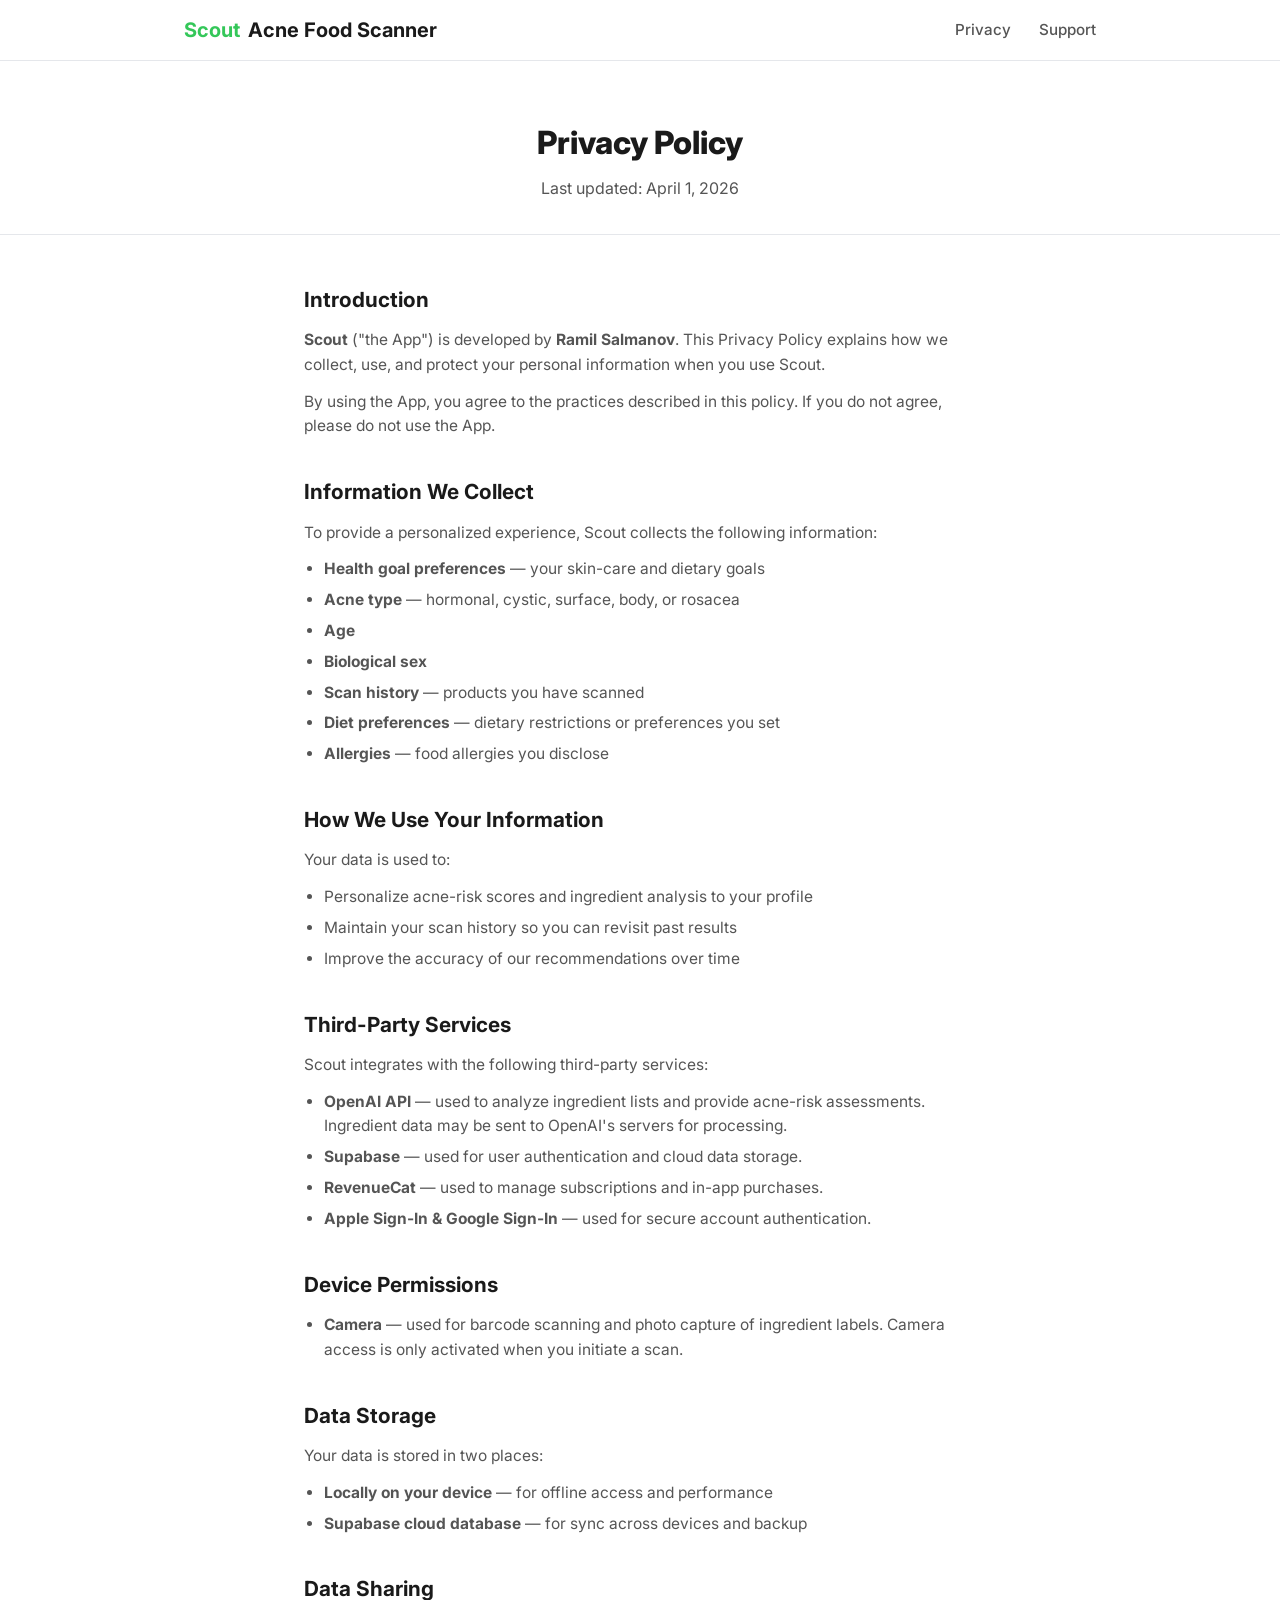
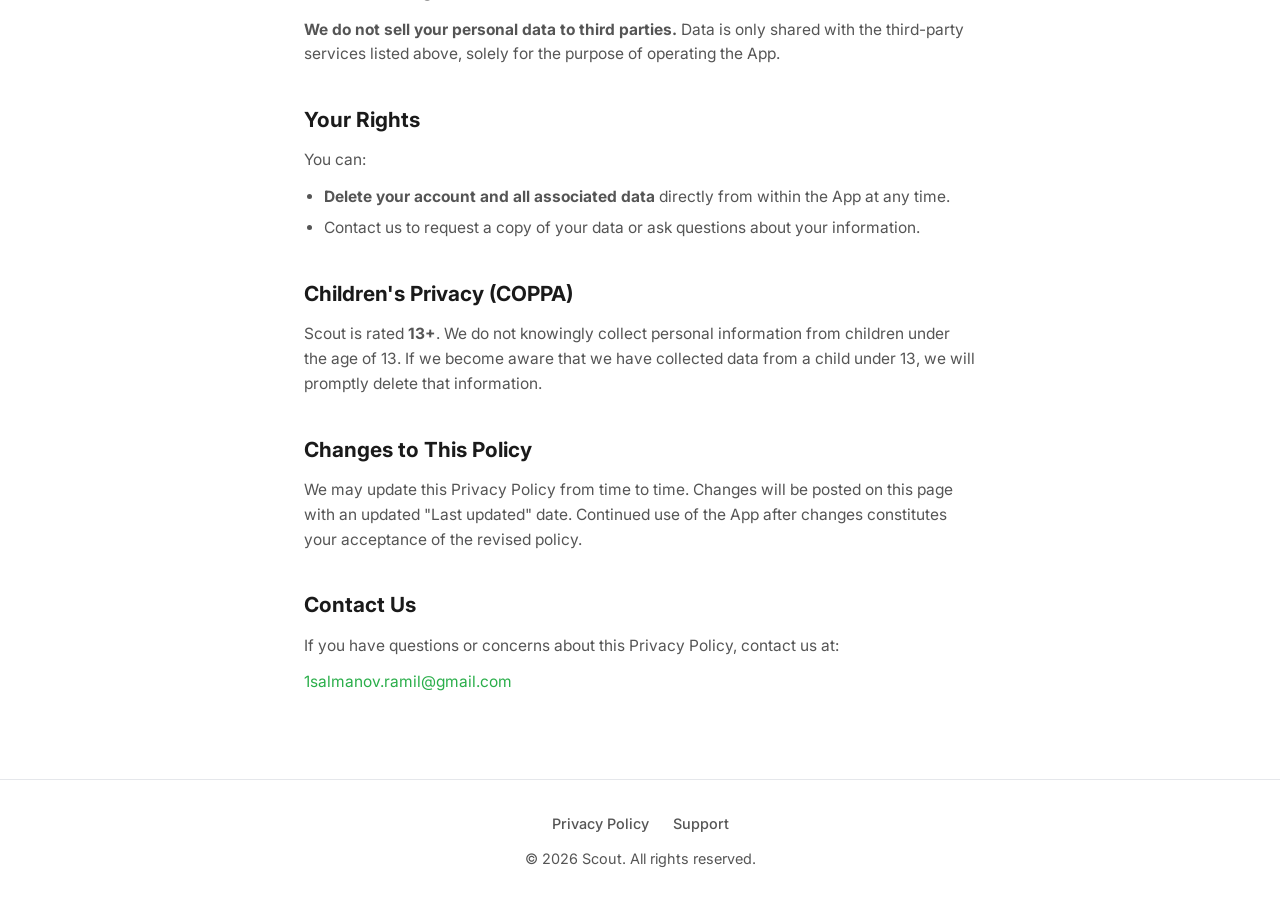
==== privacy.html @ d5a5d5a8 "Add Scout website: landing page, privacy policy, and support page Static site for Scout - Acne Food " ====
<!DOCTYPE html>
<html lang="en">
<head>
  <meta charset="UTF-8" />
  <meta name="viewport" content="width=device-width, initial-scale=1.0" />
  <title>Privacy Policy — Scout</title>
  <meta name="description" content="Privacy Policy for Scout — Acne Food Scanner." />
  <link rel="preconnect" href="https://fonts.googleapis.com" />
  <link rel="preconnect" href="https://fonts.gstatic.com" crossorigin />
  <link href="https://fonts.googleapis.com/css2?family=Inter:wght@400;500;600;700;800&display=swap" rel="stylesheet" />
  <link rel="stylesheet" href="style.css" />
</head>
<body>

  <!-- Nav -->
  <nav class="nav">
    <div class="nav-inner">
      <a href="/" class="nav-logo"><span>Scout</span> Acne Food Scanner</a>
      <ul class="nav-links">
        <li><a href="/privacy">Privacy</a></li>
        <li><a href="/support">Support</a></li>
      </ul>
    </div>
  </nav>

  <!-- Header -->
  <header class="page-header">
    <h1>Privacy Policy</h1>
    <p>Last updated: April 1, 2026</p>
  </header>

  <!-- Content -->
  <main class="page-content">

    <h2>Introduction</h2>
    <p><strong>Scout</strong> ("the App") is developed by <strong>Ramil Salmanov</strong>. This Privacy Policy explains how we collect, use, and protect your personal information when you use Scout.</p>
    <p>By using the App, you agree to the practices described in this policy. If you do not agree, please do not use the App.</p>

    <h2>Information We Collect</h2>
    <p>To provide a personalized experience, Scout collects the following information:</p>
    <ul>
      <li><strong>Health goal preferences</strong> &mdash; your skin-care and dietary goals</li>
      <li><strong>Acne type</strong> &mdash; hormonal, cystic, surface, body, or rosacea</li>
      <li><strong>Age</strong></li>
      <li><strong>Biological sex</strong></li>
      <li><strong>Scan history</strong> &mdash; products you have scanned</li>
      <li><strong>Diet preferences</strong> &mdash; dietary restrictions or preferences you set</li>
      <li><strong>Allergies</strong> &mdash; food allergies you disclose</li>
    </ul>

    <h2>How We Use Your Information</h2>
    <p>Your data is used to:</p>
    <ul>
      <li>Personalize acne-risk scores and ingredient analysis to your profile</li>
      <li>Maintain your scan history so you can revisit past results</li>
      <li>Improve the accuracy of our recommendations over time</li>
    </ul>

    <h2>Third-Party Services</h2>
    <p>Scout integrates with the following third-party services:</p>
    <ul>
      <li><strong>OpenAI API</strong> &mdash; used to analyze ingredient lists and provide acne-risk assessments. Ingredient data may be sent to OpenAI's servers for processing.</li>
      <li><strong>Supabase</strong> &mdash; used for user authentication and cloud data storage.</li>
      <li><strong>RevenueCat</strong> &mdash; used to manage subscriptions and in-app purchases.</li>
      <li><strong>Apple Sign-In &amp; Google Sign-In</strong> &mdash; used for secure account authentication.</li>
    </ul>

    <h2>Device Permissions</h2>
    <ul>
      <li><strong>Camera</strong> &mdash; used for barcode scanning and photo capture of ingredient labels. Camera access is only activated when you initiate a scan.</li>
    </ul>

    <h2>Data Storage</h2>
    <p>Your data is stored in two places:</p>
    <ul>
      <li><strong>Locally on your device</strong> &mdash; for offline access and performance</li>
      <li><strong>Supabase cloud database</strong> &mdash; for sync across devices and backup</li>
    </ul>

    <h2>Data Sharing</h2>
    <p><strong>We do not sell your personal data to third parties.</strong> Data is only shared with the third-party services listed above, solely for the purpose of operating the App.</p>

    <h2>Your Rights</h2>
    <p>You can:</p>
    <ul>
      <li><strong>Delete your account and all associated data</strong> directly from within the App at any time.</li>
      <li>Contact us to request a copy of your data or ask questions about your information.</li>
    </ul>

    <h2>Children's Privacy (COPPA)</h2>
    <p>Scout is rated <strong>13+</strong>. We do not knowingly collect personal information from children under the age of 13. If we become aware that we have collected data from a child under 13, we will promptly delete that information.</p>

    <h2>Changes to This Policy</h2>
    <p>We may update this Privacy Policy from time to time. Changes will be posted on this page with an updated "Last updated" date. Continued use of the App after changes constitutes your acceptance of the revised policy.</p>

    <h2>Contact Us</h2>
    <p>If you have questions or concerns about this Privacy Policy, contact us at:</p>
    <p><a href="mailto:1salmanov.ramil@gmail.com">1salmanov.ramil@gmail.com</a></p>

  </main>

  <!-- Footer -->
  <footer class="footer">
    <div class="footer-inner">
      <div class="footer-links">
        <a href="/privacy">Privacy Policy</a>
        <a href="/support">Support</a>
      </div>
      <p>&copy; 2026 Scout. All rights reserved.</p>
    </div>
  </footer>

</body>
</html>
---- style.css ----
/* ===== Reset & Base ===== */
*,
*::before,
*::after {
  margin: 0;
  padding: 0;
  box-sizing: border-box;
}

:root {
  --green: #34C759;
  --green-dark: #2AAE4A;
  --green-light: #E8F9ED;
  --text: #1a1a1a;
  --text-secondary: #555;
  --bg: #ffffff;
  --bg-alt: #f9fafb;
  --border: #e5e7eb;
  --radius: 12px;
  --max-width: 960px;
}

html {
  scroll-behavior: smooth;
}

body {
  font-family: "Inter", -apple-system, BlinkMacSystemFont, "Segoe UI", Roboto,
    Helvetica, Arial, sans-serif;
  color: var(--text);
  background: var(--bg);
  line-height: 1.6;
  -webkit-font-smoothing: antialiased;
}

a {
  color: var(--green-dark);
  text-decoration: none;
}

a:hover {
  text-decoration: underline;
}

img {
  max-width: 100%;
  display: block;
}

/* ===== Nav ===== */
.nav {
  position: sticky;
  top: 0;
  z-index: 100;
  background: rgba(255, 255, 255, 0.92);
  backdrop-filter: blur(12px);
  -webkit-backdrop-filter: blur(12px);
  border-bottom: 1px solid var(--border);
}

.nav-inner {
  max-width: var(--max-width);
  margin: 0 auto;
  padding: 0 24px;
  height: 60px;
  display: flex;
  align-items: center;
  justify-content: space-between;
}

.nav-logo {
  font-size: 1.25rem;
  font-weight: 700;
  color: var(--text);
  display: flex;
  align-items: center;
  gap: 8px;
}

.nav-logo span {
  color: var(--green);
}

.nav-links {
  display: flex;
  gap: 28px;
  list-style: none;
}

.nav-links a {
  color: var(--text-secondary);
  font-size: 0.95rem;
  font-weight: 500;
  transition: color 0.2s;
}

.nav-links a:hover {
  color: var(--green-dark);
  text-decoration: none;
}

/* ===== Hero ===== */
.hero {
  text-align: center;
  padding: 80px 24px 64px;
  max-width: var(--max-width);
  margin: 0 auto;
}

.hero h1 {
  font-size: clamp(2rem, 5vw, 3.25rem);
  font-weight: 800;
  line-height: 1.15;
  letter-spacing: -0.02em;
  margin-bottom: 20px;
}

.hero h1 .highlight {
  color: var(--green);
}

.hero p.subtitle {
  font-size: clamp(1rem, 2.5vw, 1.2rem);
  color: var(--text-secondary);
  max-width: 600px;
  margin: 0 auto 36px;
}

/* App Store button */
.app-store-btn {
  display: inline-block;
  transition: transform 0.2s, opacity 0.2s;
}

.app-store-btn:hover {
  transform: scale(1.05);
  opacity: 0.9;
}

.app-store-btn img {
  height: 54px;
}

/* ===== How It Works ===== */
.section {
  padding: 72px 24px;
  max-width: var(--max-width);
  margin: 0 auto;
}

.section-alt {
  background: var(--bg-alt);
}

.section-alt .section {
  padding-left: 24px;
  padding-right: 24px;
}

.section-title {
  text-align: center;
  font-size: 1.75rem;
  font-weight: 700;
  margin-bottom: 48px;
  letter-spacing: -0.01em;
}

.steps {
  display: grid;
  grid-template-columns: repeat(3, 1fr);
  gap: 32px;
}

.step {
  text-align: center;
  padding: 32px 20px;
  border-radius: var(--radius);
  background: var(--bg);
  border: 1px solid var(--border);
}

.step-icon {
  width: 56px;
  height: 56px;
  border-radius: 50%;
  background: var(--green-light);
  color: var(--green);
  display: flex;
  align-items: center;
  justify-content: center;
  font-size: 1.5rem;
  margin: 0 auto 16px;
  font-weight: 700;
}

.step h3 {
  font-size: 1.15rem;
  margin-bottom: 8px;
}

.step p {
  color: var(--text-secondary);
  font-size: 0.95rem;
}

/* ===== Features ===== */
.features-grid {
  display: grid;
  grid-template-columns: repeat(2, 1fr);
  gap: 24px;
}

.feature-card {
  padding: 28px;
  border-radius: var(--radius);
  border: 1px solid var(--border);
  background: var(--bg);
}

.feature-card h3 {
  font-size: 1.05rem;
  margin-bottom: 6px;
  display: flex;
  align-items: center;
  gap: 8px;
}

.feature-card h3 .icon {
  color: var(--green);
  font-size: 1.25rem;
}

.feature-card p {
  color: var(--text-secondary);
  font-size: 0.93rem;
}

/* ===== CTA ===== */
.cta {
  text-align: center;
  padding: 72px 24px;
  max-width: var(--max-width);
  margin: 0 auto;
}

.cta h2 {
  font-size: 1.75rem;
  font-weight: 700;
  margin-bottom: 12px;
}

.cta p {
  color: var(--text-secondary);
  margin-bottom: 28px;
  font-size: 1.05rem;
}

/* ===== Footer ===== */
.footer {
  border-top: 1px solid var(--border);
  padding: 32px 24px;
  text-align: center;
  color: var(--text-secondary);
  font-size: 0.9rem;
}

.footer-inner {
  max-width: var(--max-width);
  margin: 0 auto;
}

.footer-links {
  display: flex;
  justify-content: center;
  gap: 24px;
  margin-bottom: 12px;
}

.footer-links a {
  color: var(--text-secondary);
  font-weight: 500;
}

.footer-links a:hover {
  color: var(--green-dark);
}

/* ===== Legal / Support Pages ===== */
.page-header {
  text-align: center;
  padding: 56px 24px 32px;
  border-bottom: 1px solid var(--border);
}

.page-header h1 {
  font-size: 2rem;
  font-weight: 800;
}

.page-header p {
  color: var(--text-secondary);
  margin-top: 8px;
}

.page-content {
  max-width: 720px;
  margin: 0 auto;
  padding: 48px 24px 72px;
}

.page-content h2 {
  font-size: 1.3rem;
  font-weight: 700;
  margin: 36px 0 12px;
}

.page-content h2:first-child {
  margin-top: 0;
}

.page-content p,
.page-content li {
  color: var(--text-secondary);
  font-size: 0.97rem;
  margin-bottom: 12px;
}

.page-content ul {
  padding-left: 20px;
  margin-bottom: 12px;
}

.page-content li {
  margin-bottom: 6px;
}

.page-content a {
  word-break: break-all;
}

/* FAQ */
.faq-item {
  border: 1px solid var(--border);
  border-radius: var(--radius);
  padding: 24px;
  margin-bottom: 16px;
}

.faq-item h3 {
  font-size: 1.05rem;
  margin-bottom: 8px;
}

.faq-item p {
  margin-bottom: 0;
}

/* Contact card */
.contact-card {
  background: var(--green-light);
  border-radius: var(--radius);
  padding: 32px;
  text-align: center;
  margin-top: 40px;
}

.contact-card h2 {
  margin-top: 0;
  color: var(--text);
}

.contact-card .email-link {
  font-size: 1.15rem;
  font-weight: 600;
  color: var(--green-dark);
}

/* ===== Responsive ===== */
@media (max-width: 768px) {
  .steps {
    grid-template-columns: 1fr;
    gap: 20px;
  }

  .features-grid {
    grid-template-columns: 1fr;
  }

  .hero {
    padding: 56px 20px 48px;
  }

  .section {
    padding: 48px 20px;
  }

  .nav-links {
    gap: 16px;
  }

  .nav-links a {
    font-size: 0.88rem;
  }
}

@media (max-width: 480px) {
  .nav-inner {
    padding: 0 16px;
  }

  .nav-links {
    gap: 12px;
  }
}
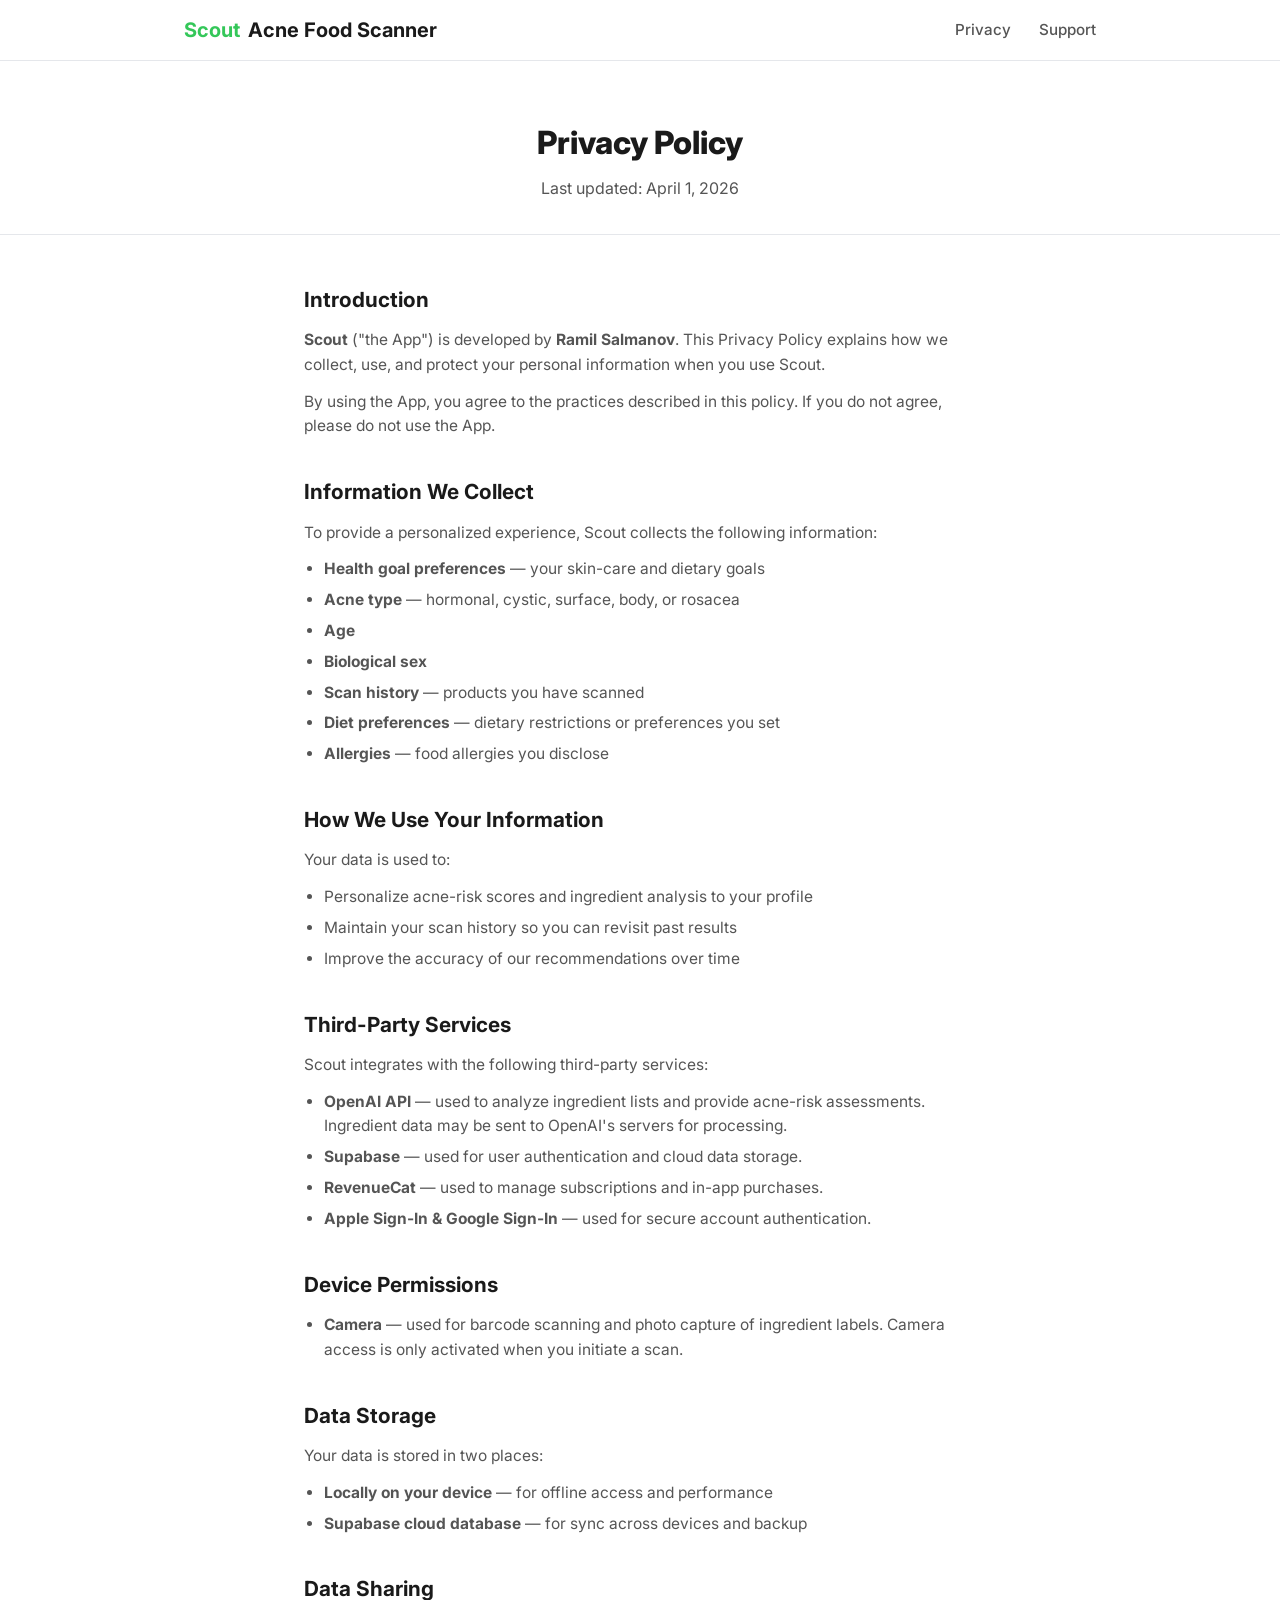
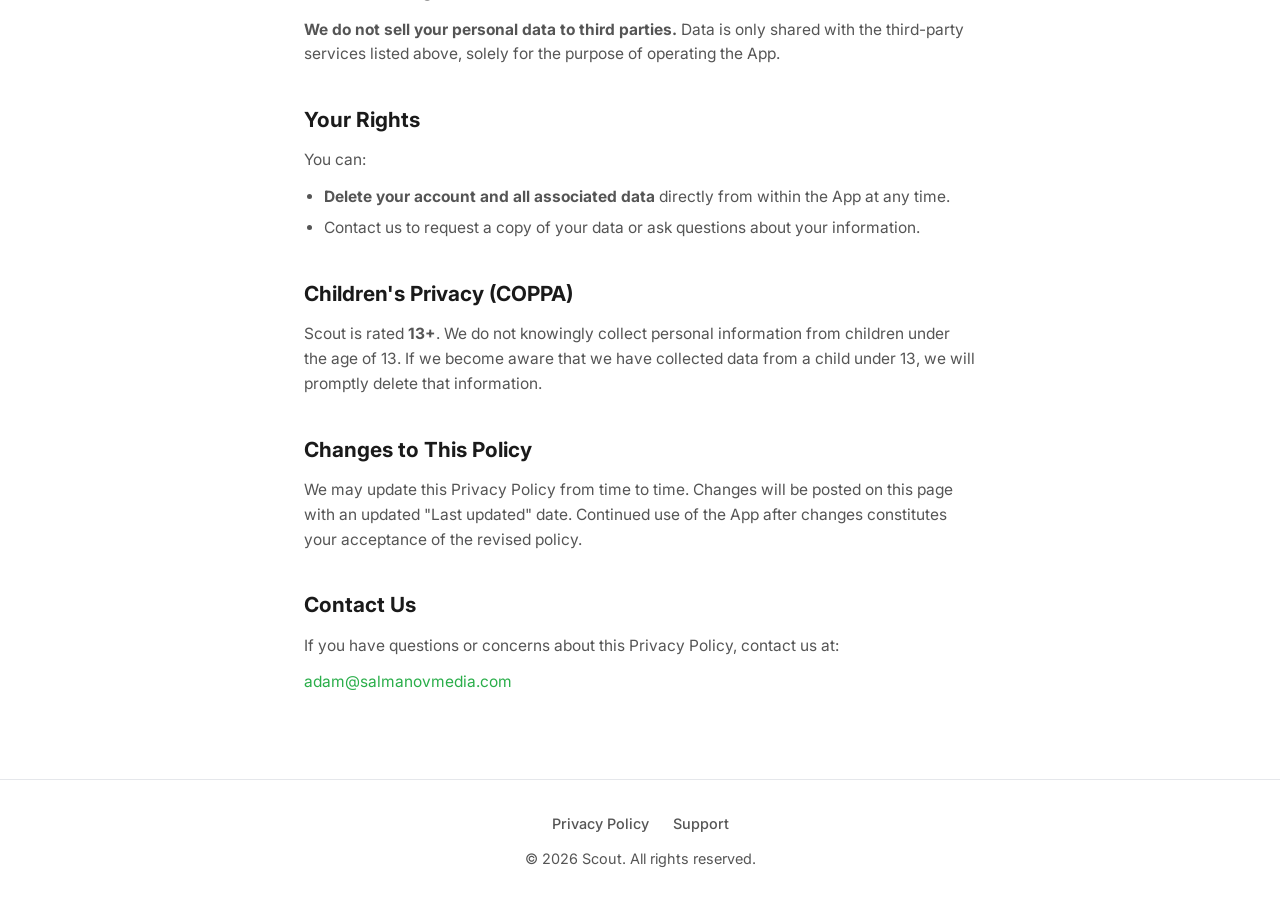
==== commit e2161850: "Update contact email to adam@salmanovmedia.com Co-Authored-By: Claude Opus 4.6 (1M context) <noreply" ====
--- a/privacy.html
+++ b/privacy.html
@@ -15,10 +15,10 @@
   <!-- Nav -->
   <nav class="nav">
     <div class="nav-inner">
-      <a href="/" class="nav-logo"><span>Scout</span> Acne Food Scanner</a>
+      <a href="index.html" class="nav-logo"><span>Scout</span> Acne Food Scanner</a>
       <ul class="nav-links">
-        <li><a href="/privacy">Privacy</a></li>
-        <li><a href="/support">Support</a></li>
+        <li><a href="privacy.html">Privacy</a></li>
+        <li><a href="support.html">Support</a></li>
       </ul>
     </div>
   </nav>
@@ -95,7 +95,7 @@
 
     <h2>Contact Us</h2>
     <p>If you have questions or concerns about this Privacy Policy, contact us at:</p>
-    <p><a href="mailto:1salmanov.ramil@gmail.com">1salmanov.ramil@gmail.com</a></p>
+    <p><a href="mailto:adam@salmanovmedia.com">adam@salmanovmedia.com</a></p>
 
   </main>
 
@@ -103,8 +103,8 @@
   <footer class="footer">
     <div class="footer-inner">
       <div class="footer-links">
-        <a href="/privacy">Privacy Policy</a>
-        <a href="/support">Support</a>
+        <a href="privacy.html">Privacy Policy</a>
+        <a href="support.html">Support</a>
       </div>
       <p>&copy; 2026 Scout. All rights reserved.</p>
     </div>
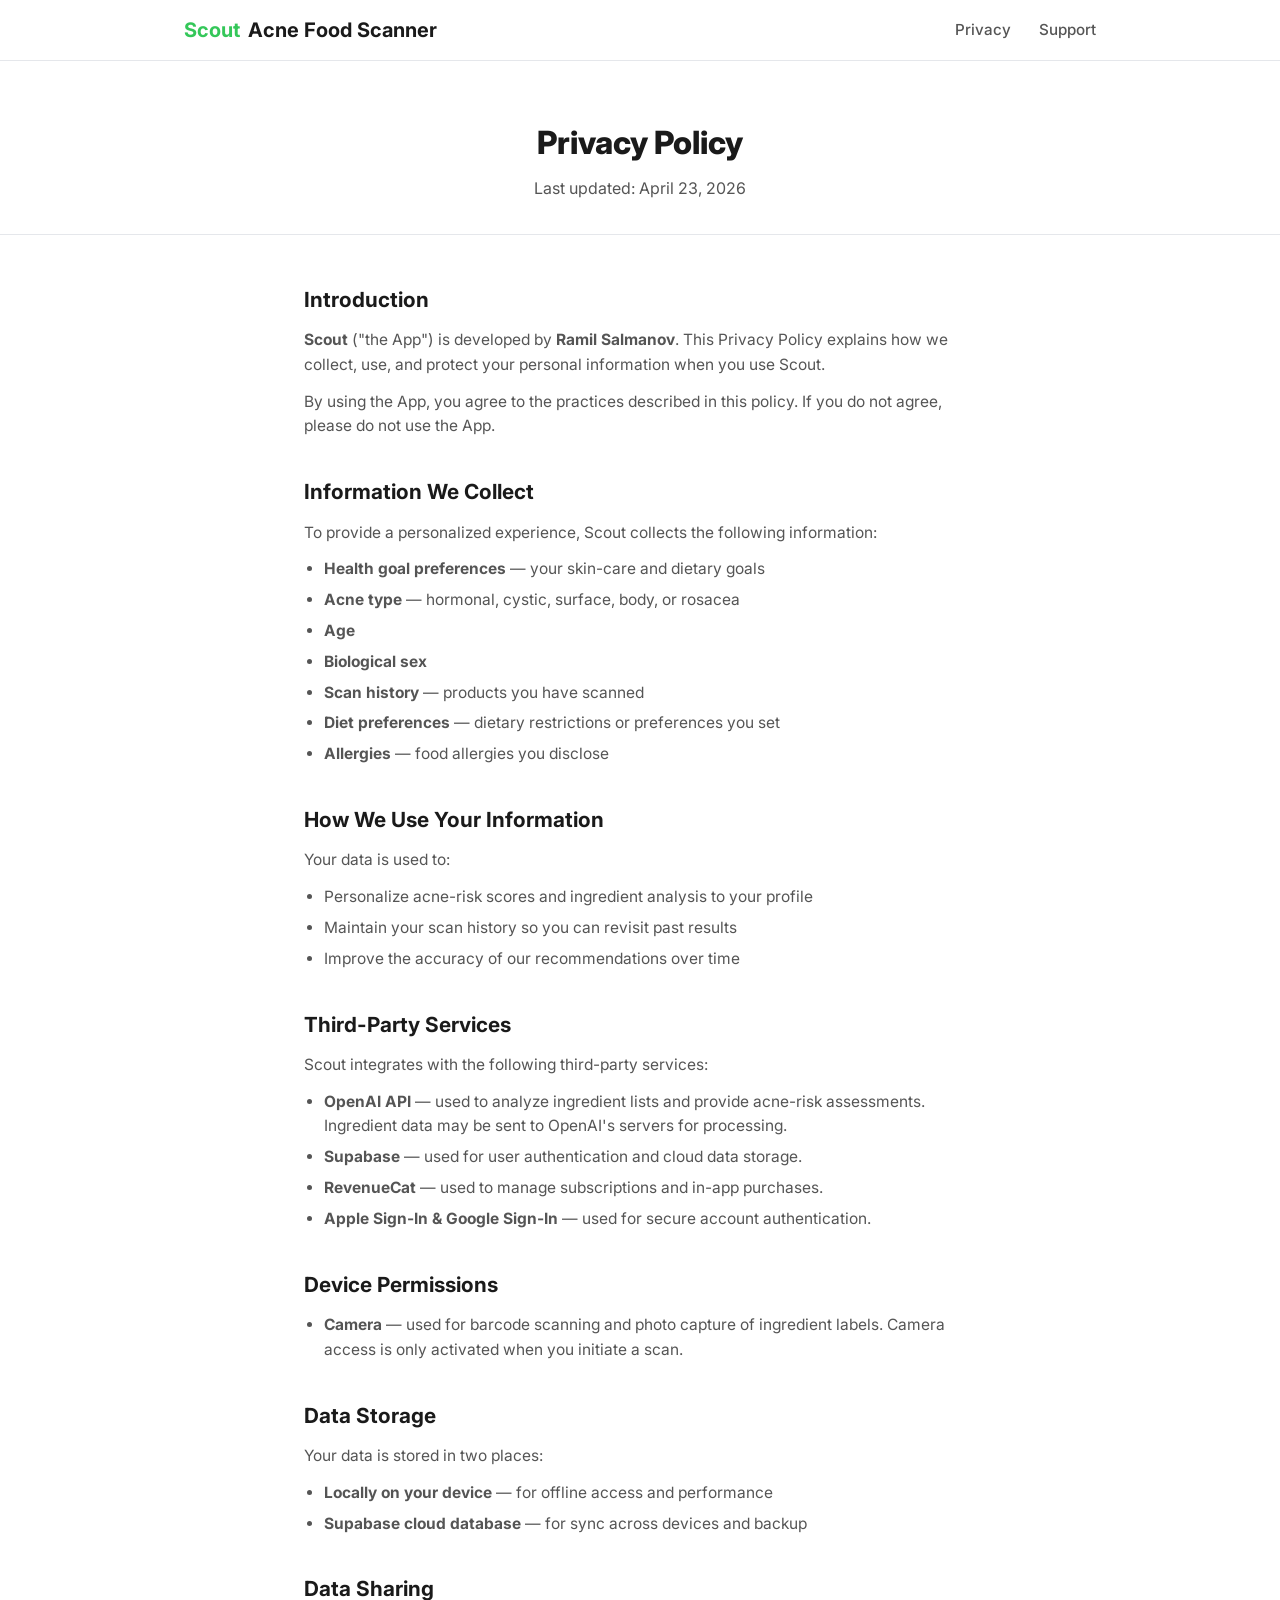
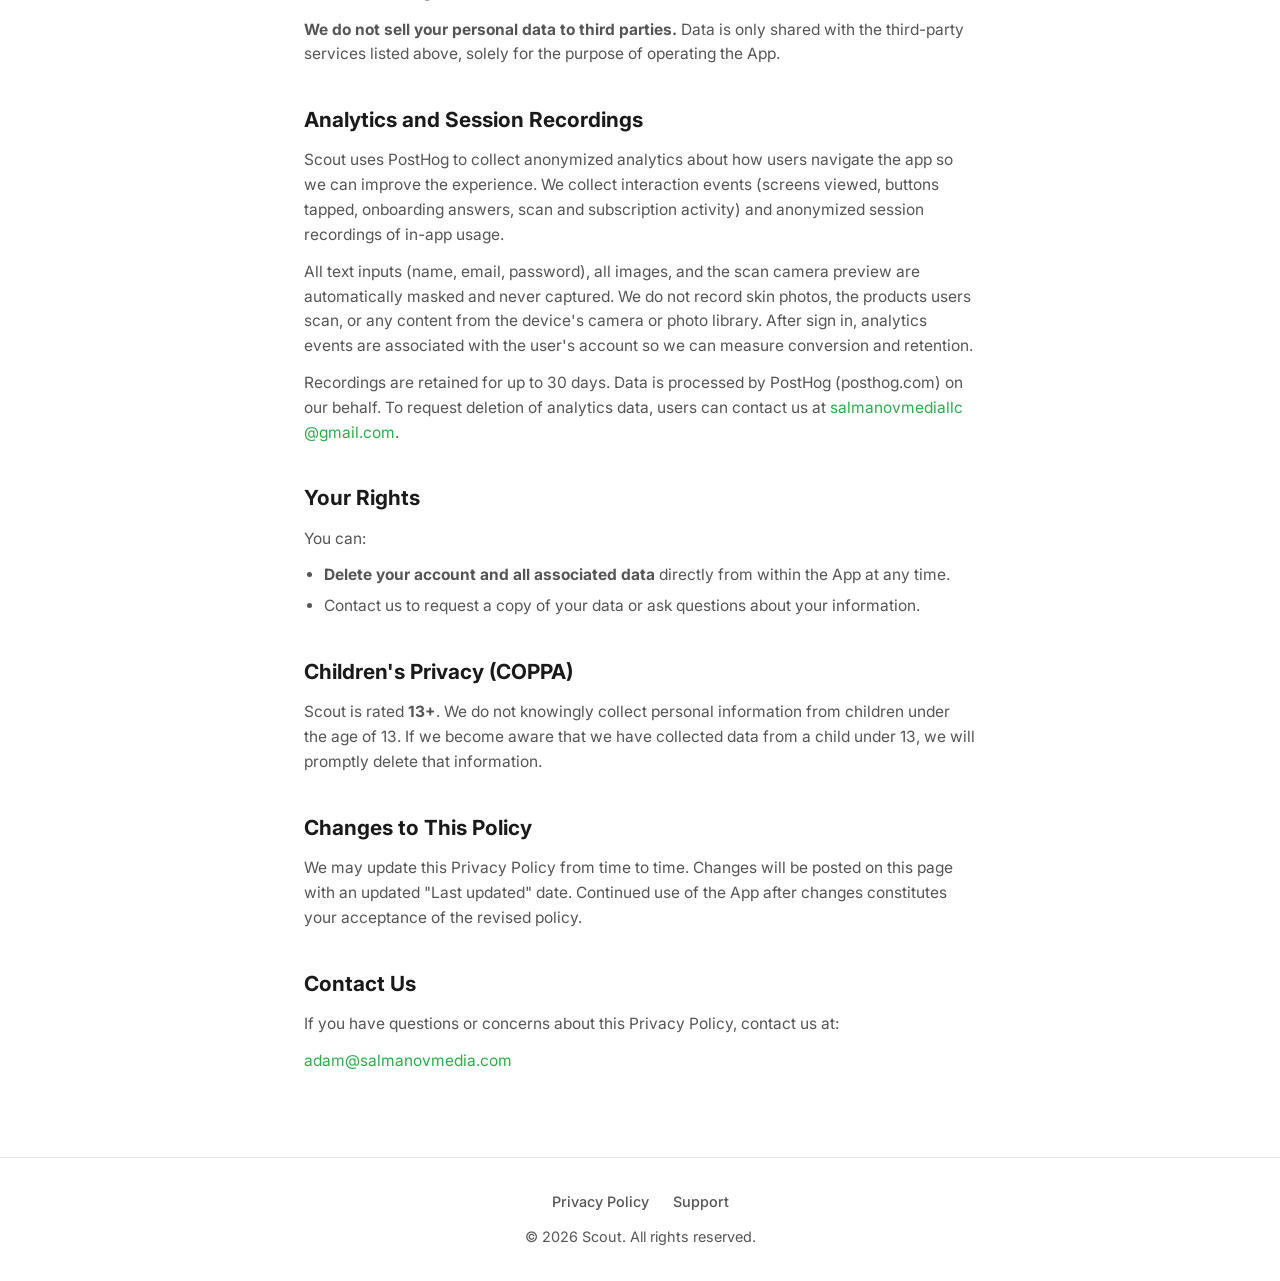
==== commit c8fc798f: "Add Analytics and Session Recordings section to privacy policy Documents PostHog usage for anonymize" ====
--- a/privacy.html
+++ b/privacy.html
@@ -26,7 +26,7 @@
   <!-- Header -->
   <header class="page-header">
     <h1>Privacy Policy</h1>
-    <p>Last updated: April 1, 2026</p>
+    <p>Last updated: April 23, 2026</p>
   </header>
 
   <!-- Content -->
@@ -80,6 +80,11 @@
     <h2>Data Sharing</h2>
     <p><strong>We do not sell your personal data to third parties.</strong> Data is only shared with the third-party services listed above, solely for the purpose of operating the App.</p>
 
+    <h2>Analytics and Session Recordings</h2>
+    <p>Scout uses PostHog to collect anonymized analytics about how users navigate the app so we can improve the experience. We collect interaction events (screens viewed, buttons tapped, onboarding answers, scan and subscription activity) and anonymized session recordings of in-app usage.</p>
+    <p>All text inputs (name, email, password), all images, and the scan camera preview are automatically masked and never captured. We do not record skin photos, the products users scan, or any content from the device's camera or photo library. After sign in, analytics events are associated with the user's account so we can measure conversion and retention.</p>
+    <p>Recordings are retained for up to 30 days. Data is processed by PostHog (posthog.com) on our behalf. To request deletion of analytics data, users can contact us at <a href="mailto:salmanovmediallc@gmail.com">salmanovmediallc@gmail.com</a>.</p>
+
     <h2>Your Rights</h2>
     <p>You can:</p>
     <ul>
